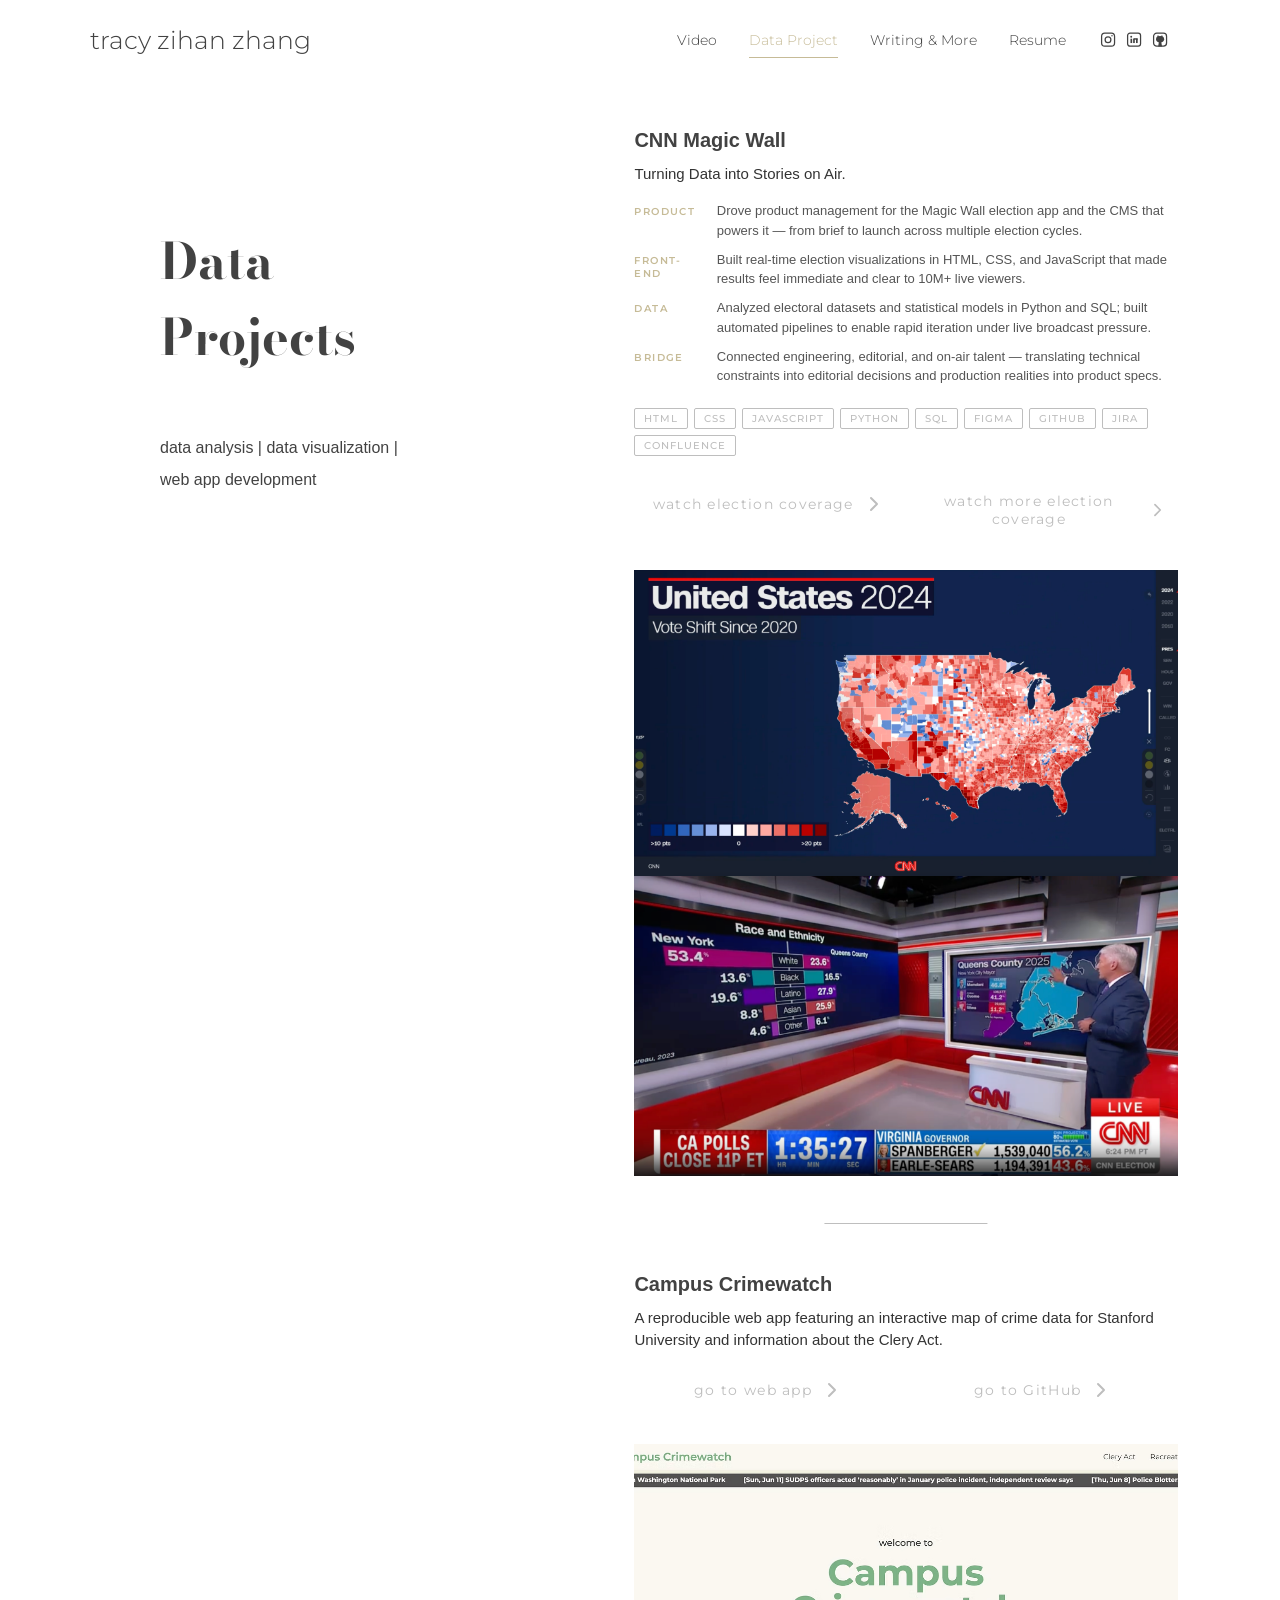
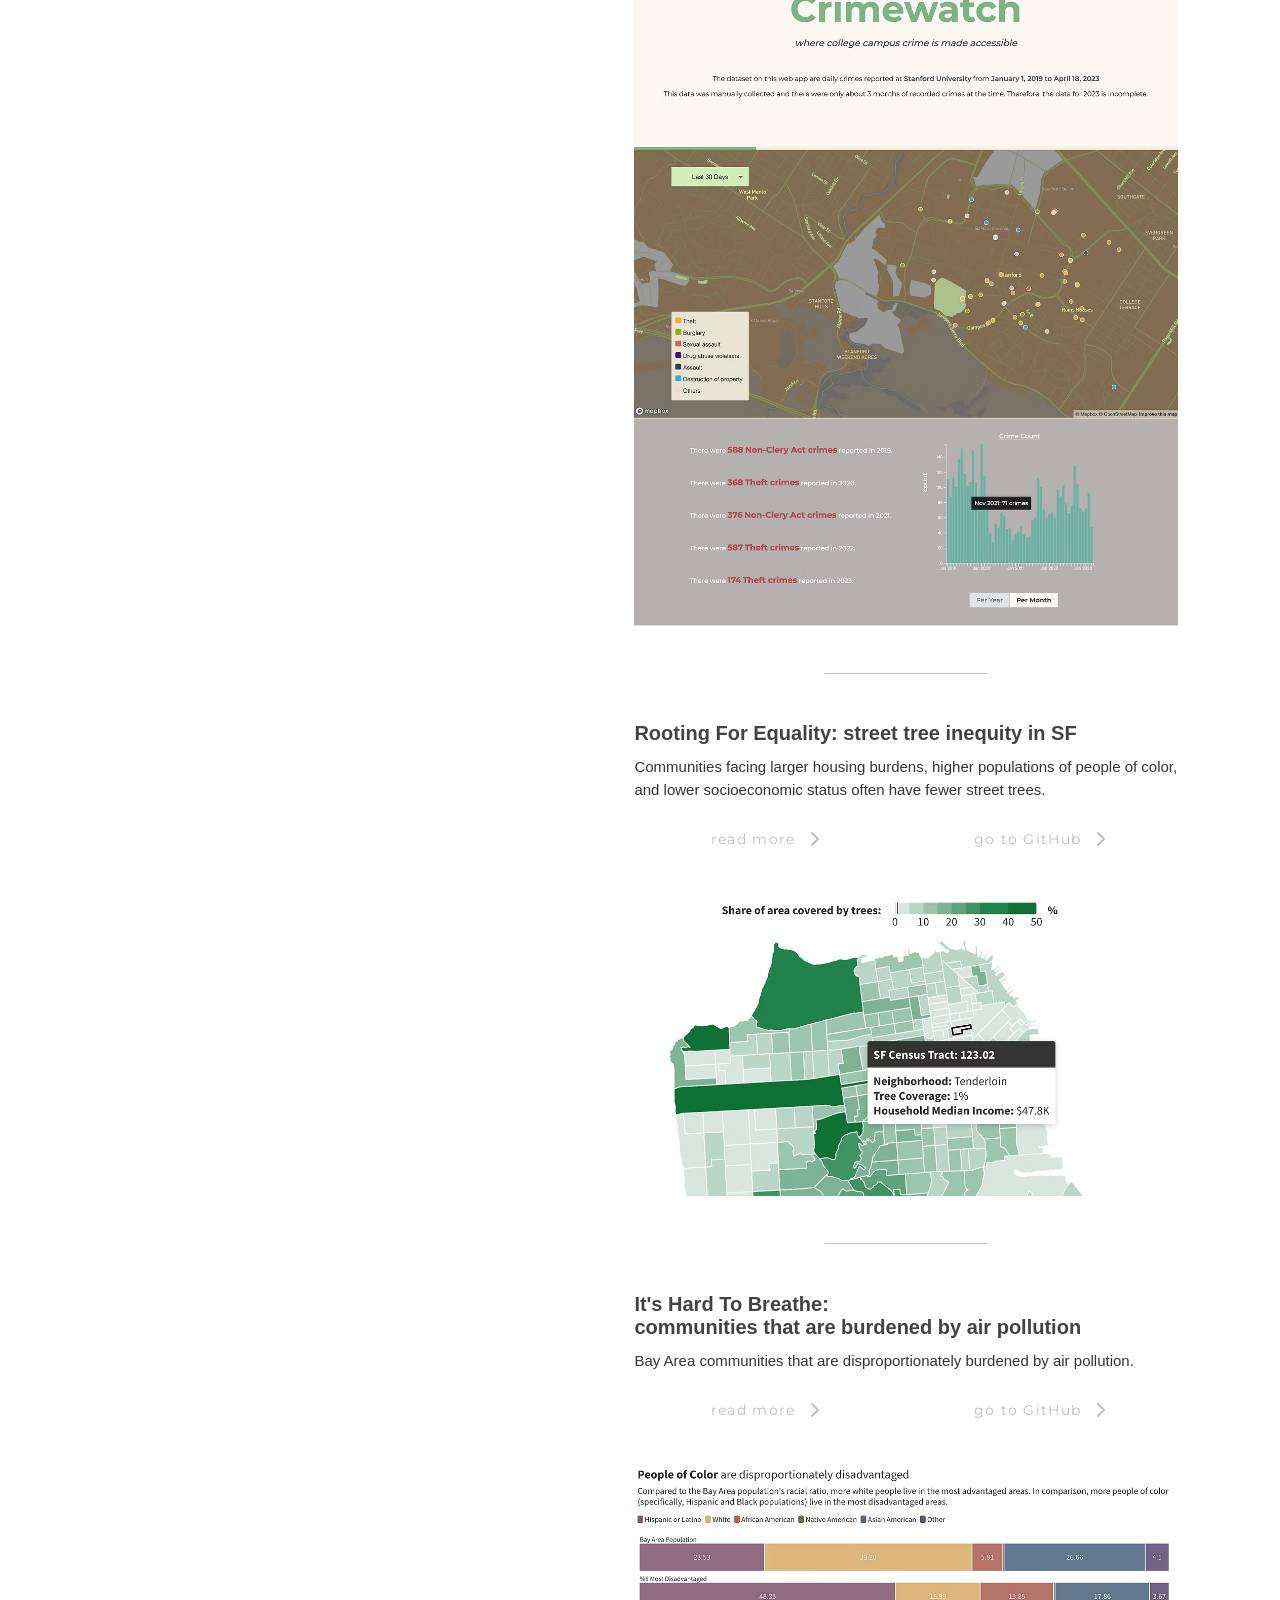
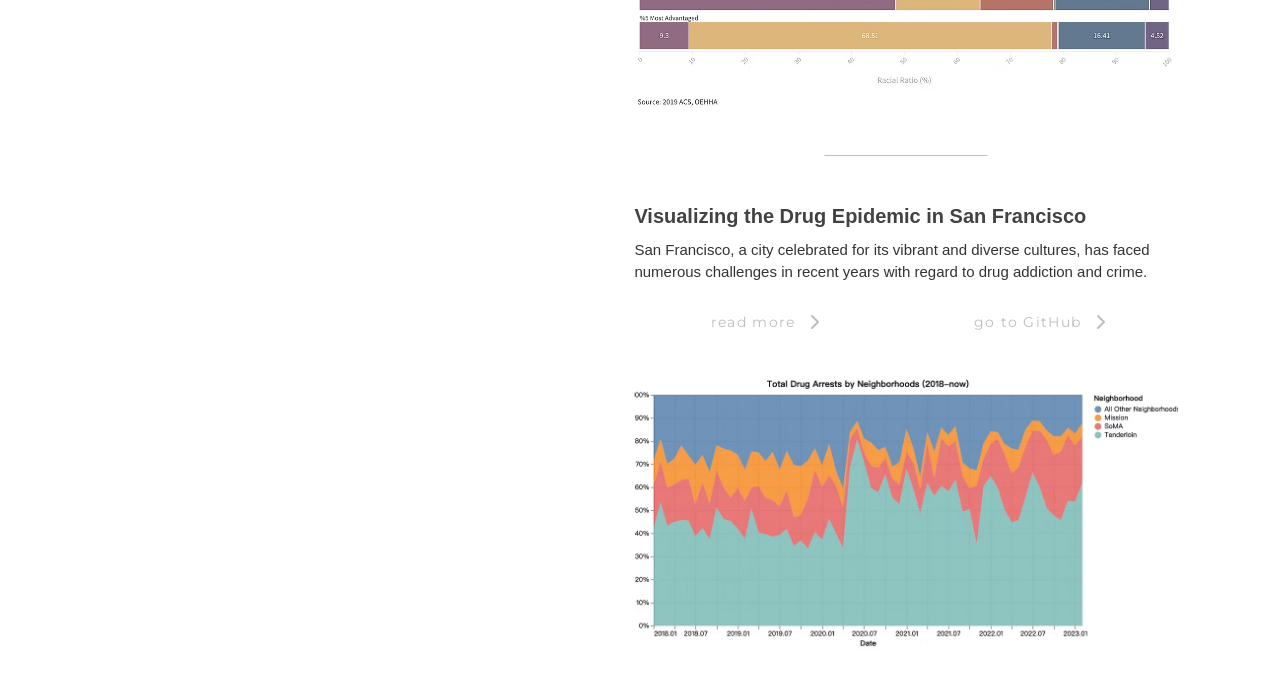
==== docs/data/index.html @ f34ebaf5 "fix url" ====
<!DOCTYPE html>
<html>
  <head>
    <meta name="viewport" content="width=device-width, initial-scale=1.0">
    <link href="../css/data_page.css" rel="stylesheet" type="text/css">
    <link href="../css/mobile.css" rel="stylesheet" type="text/css">
    <link href="https://fonts.googleapis.com/css2?family=Montserrat:wght@200;300;500;600;700&display=swap" rel="stylesheet">
    <link href="https://fonts.googleapis.com/css2?family=Bodoni+Moda:ital,opsz,wght@0,6..96,400..900;1,6..96,400..900&display=swap" rel="stylesheet">
    <title>Tracy Zhang | Data Project</title>  
    <link rel="icon" type="image/png" href="/favicon-96x96.png" sizes="96x96" />
    <link rel="icon" type="image/svg+xml" href="/favicon.svg" />
    <link rel="shortcut icon" href="/favicon.ico" />
    <link rel="apple-touch-icon" sizes="180x180" href="/apple-touch-icon.png" />
    <link rel="manifest" href="/site.webmanifest" />
  </head>


  <body>
    <nav>
      <div class="title"><a href="../">tracy zihan zhang</a></div>
      
      <ul>
        <li><a href="../video/">Video</a></li>
        <li><a class="selected" href="../data/">Data Project</a></li>
        <li><a href="../writing/">Writing & More</a></li>
        <li><a href="../src/pdfs/Tracy_Zhang_Resume.pdf" target="_blank">Resume</a></li>
        <li class="social-icons">
          <a href="https://www.instagram.com/kacha_kachaaa/?__d=11" target="_blank">
            <svg id="instagram" xmlns="http://www.w3.org/2000/svg" viewBox="0 0 500 350" aria-label="Instagram">

                <!-- rounded-square frame (black fill, white stroke) -->
                <rect class="stencil" x="75" y="75" width="270" height="270" rx="65.88" ry="65.88"/>

                <!-- lens circle (black fill, white stroke) -->
                <circle class="stencil" cx="208.5" cy="211.5" r="60"/>

                <!-- tiny viewfinder dot (white fill) -->
                <circle class="dot" cx="291.5" cy="127.5" r="15"/>
            </svg>
          </a>
        </li>

        <li class="social-icons">
          <a href="https://www.linkedin.com/in/tracyzzz/" target="_blank">
              <svg id="linkedin" xmlns="http://www.w3.org/2000/svg" viewBox="0 0 500 350" aria-label="LinkedIn">

                <!-- rounded-square frame -->
                <rect class="stencil" x="75" y="75" width="270" height="270" rx="50" ry="50"/>

                <!-- "i" -->
                <circle class="dot" cx="150" cy="150" r="20"/>
                <rect class="dot" x="135" y="190" width="35" height="90"/>

                <!-- "n" -->
                <rect class="dot" x="190" y="190" width="35" height="90"/>
                <rect class="dot" x="200" y="180" width="85" height="30"/>
                <rect class="dot" x="250" y="190" width="35" height="90"/>

            </svg>
          </a>
        </li>

        <li class="social-icons">
          <a href="https://github.com/tracyzzzz" target="_blank">
              <svg id="github" xmlns="http://www.w3.org/2000/svg" viewBox="0 0 500 350" aria-label="GitHub">

                <!-- rounded-square frame -->
                <rect class="stencil" x="75" y="75" width="270" height="270" rx="65" ry="65"/>

                <!-- head -->
                <ellipse class="dot" cx="210" cy="200" rx="85" ry="65"/>

                <!-- Ears -->
                <polygon class="dot" points="150,162 160,120 200,140"/>
                <polygon class="dot" points="215,140 255,120 265,162"/>

                <!-- Body -->
                <polygon class="dot" points="170,350 200,160 220,160 250,350"/>

            </svg>
          </a>
        </li>

      </ul>
      <button class="hamburger" id="hamburgerBtn" aria-label="Open navigation" aria-expanded="false">
        <span></span><span></span><span></span>
      </button>
    </nav>

    <div class="nav-overlay" id="navOverlay"></div>
    <div class="slide-panel" id="slidePanel">
      <ul>
        <li><a href="../video/">Video</a></li>
        <li><a class="selected" href="../data/">Data Project</a></li>
        <li><a href="../writing/">Writing & More</a></li>
        <li><a href="../src/pdfs/Tracy_Zhang_Resume.pdf" target="_blank">Resume</a></li>
      </ul>
    </div>

    <section id="data-page">
      <div id="title">
        <h1>Data <br> Projects</h1>
        <p>data analysis | data visualization | <br> web app development</p>
      </div>

      <div id="projects">
        <div id="project5" class="project">
          <h2>CNN Magic Wall</h2>
          <p>Turning Data into Stories on Air.</p>

          <div class="role-breakdown">
            <div class="role-item">
              <span class="role-label">Product</span>
              <span class="role-desc">Drove product management for the Magic Wall election app and the CMS that powers it — from brief to launch across multiple election cycles.</span>
            </div>
            <div class="role-item">
              <span class="role-label">Front-End</span>
              <span class="role-desc">Built real-time election visualizations in HTML, CSS, and JavaScript that made results feel immediate and clear to 10M+ live viewers.</span>
            </div>
            <div class="role-item">
              <span class="role-label">Data</span>
              <span class="role-desc">Analyzed electoral datasets and statistical models in Python and SQL; built automated pipelines to enable rapid iteration under live broadcast pressure.</span>
            </div>
            <div class="role-item">
              <span class="role-label">Bridge</span>
              <span class="role-desc">Connected engineering, editorial, and on-air talent — translating technical constraints into editorial decisions and production realities into product specs.</span>
            </div>
          </div>

          <div class="tech-tags">
            <span class="tag">HTML</span>
            <span class="tag">CSS</span>
            <span class="tag">JavaScript</span>
            <span class="tag">Python</span>
            <span class="tag">SQL</span>
            <span class="tag">Figma</span>
            <span class="tag">GitHub</span>
            <span class="tag">Jira</span>
            <span class="tag">Confluence</span>
          </div>

          <div class="buttons">
            <a href="https://www.youtube.com/watch?v=5_DHl4Kp77A" target="_blank">
              <button>
                watch election coverage
                <svg width="12" height="12" viewBox="0 0 24 24" fill="none" xmlns="http://www.w3.org/2000/svg">
                  <path d="M9 18L15 12L9 6" stroke-width="2" stroke-linecap="round" stroke-linejoin="round"/>
                </svg>
              </button>
            </a>
            <a href="https://www.youtube.com/watch?v=3PTnzXozmhc" target="_blank">
              <button>
                watch more election coverage
                <svg width="12" height="12" viewBox="0 0 24 24" fill="none" xmlns="http://www.w3.org/2000/svg">
                  <path d="M9 18L15 12L9 6" stroke-width="2" stroke-linecap="round" stroke-linejoin="round"/>
                </svg>
              </button>
            </a>
          </div>
          <img src="../src/vote shifts.png" alt="CNN Magic Wall vote shifts visualization">
          <img src="../src/datacast.png" alt="CNN Magic Wall datacast visualization">
        </div>


        <div id="project1" class="project">
          <h2>Campus Crimewatch</h2>
          <p>A reproducible web app featuring an interactive map of crime data for Stanford University and information about the Clery Act.</p>
          <div class="buttons">
            <a href="https://campus-crime-watch.github.io/" target="_blank">
              <button>
                go to web app
                <svg width="12" height="12" viewBox="0 0 24 24" fill="none" xmlns="http://www.w3.org/2000/svg">
                  <path d="M9 18L15 12L9 6" stroke-width="2" stroke-linecap="round" stroke-linejoin="round"/>
                </svg>
              </button>
            </a>
            <a href="https://github.com/campus-crime-watch/campus-crime-watch.github.io" target="_blank">
              <button>
                go to GitHub
                <svg width="12" height="12" viewBox="0 0 24 24" fill="none" xmlns="http://www.w3.org/2000/svg">
                  <path d="M9 18L15 12L9 6" stroke-width="2" stroke-linecap="round" stroke-linejoin="round"/>
                </svg>
              </button>
            </a>
          </div>
          <img src="../src/campus_crimewatch.avif" alt="Campus Crimewatch Screenshot">
          <img src="../src/map.avif" alt="Campus Crimewatch Screenshot">
          <img src="../src/d3.avif" alt="Campus Crimewatch Screenshot">
        </div>
        
        <div id="project2" class="project">
          <h2>Rooting For Equality: street tree inequity in SF</h2>
          <p>Communities facing larger housing burdens, higher populations of people of color, and lower socioeconomic status often have fewer street trees.</p>
          <div class="buttons">
            <a href="../trees/" target="_blank">
              <button>
                read more
                <svg width="12" height="12" viewBox="0 0 24 24" fill="none" xmlns="http://www.w3.org/2000/svg">
                  <path d="M9 18L15 12L9 6" stroke-width="2" stroke-linecap="round" stroke-linejoin="round"/>
                </svg>
              </button>
            </a>
            <a href="https://github.com/tracyzzzz/sf_trees_inequity" target="_blank">
              <button>
                go to GitHub
                <svg width="12" height="12" viewBox="0 0 24 24" fill="none" xmlns="http://www.w3.org/2000/svg">
                  <path d="M9 18L15 12L9 6" stroke-width="2" stroke-linecap="round" stroke-linejoin="round"/>
                </svg>
              </button>
            </a>
          </div>
          <img src="../src/trees.avif" alt="Rooting For Equality Screenshot">
        </div>

        <div id="project3" class="project">
          <h2>It's Hard To Breathe: <br>
          communities that are burdened by air pollution</h2>
          <p>Bay Area communities that are disproportionately burdened by air pollution.</p>
          <div class="buttons">
            <a href="https://public.flourish.studio/story/1765355/" target="_blank">
              <button>
                read more
                <svg width="12" height="12" viewBox="0 0 24 24" fill="none" xmlns="http://www.w3.org/2000/svg">
                  <path d="M9 18L15 12L9 6" stroke-width="2" stroke-linecap="round" stroke-linejoin="round"/>
                </svg>
              </button>
            </a>
            <a href="https://github.com/tracyzzzz/air_quality_inequity" target="_blank">
              <button>
                go to GitHub
                <svg width="12" height="12" viewBox="0 0 24 24" fill="none" xmlns="http://www.w3.org/2000/svg">
                  <path d="M9 18L15 12L9 6" stroke-width="2" stroke-linecap="round" stroke-linejoin="round"/>
                </svg>
              </button>
            </a>
          </div>
          <img src="../src/pollution.avif" alt="Air Quality Screenshot">
        </div>

        <div id="project4" class="project">
          <h2>Visualizing the Drug Epidemic in San Francisco</h2>
          <p>San Francisco, a city celebrated for its vibrant and diverse cultures, has faced numerous challenges in recent years with regard to drug addiction and crime.</p>
          <div class="buttons">
            <a href="https://nbviewer.org/github/fishdmy/sfpd-data/blob/main/notebooks/drug_epidemic.ipynb" target="_blank">
              <button>
                read more
                <svg width="12" height="12" viewBox="0 0 24 24" fill="none" xmlns="http://www.w3.org/2000/svg">
                  <path d="M9 18L15 12L9 6" stroke-width="2" stroke-linecap="round" stroke-linejoin="round"/>
                </svg>
              </button>
            </a>
            <a href="https://github.com/fishdmy/sfpd-data" target="_blank">
              <button>
                go to GitHub
                <svg width="12" height="12" viewBox="0 0 24 24" fill="none" xmlns="http://www.w3.org/2000/svg">
                  <path d="M9 18L15 12L9 6" stroke-width="2" stroke-linecap="round" stroke-linejoin="round"/>
                </svg>
              </button>
            </a>
          </div>
          <img src="../src/drugs.avif" alt="Visualizing the Drug Epidemic in San Francisco Screenshot">
        </div>
      </div>

    </section>

    <div class="mobile-social-bar">
      <a href="https://www.instagram.com/kacha_kachaaa/?__d=11" target="_blank">
        <svg xmlns="http://www.w3.org/2000/svg" viewBox="0 0 500 350" aria-label="Instagram">
          <rect class="stencil" x="75" y="75" width="270" height="270" rx="65.88" ry="65.88"/>
          <circle class="stencil" cx="208.5" cy="211.5" r="60"/>
          <circle class="dot" cx="291.5" cy="127.5" r="15"/>
        </svg>
      </a>
      <a href="https://www.linkedin.com/in/tracyzzz/" target="_blank">
        <svg xmlns="http://www.w3.org/2000/svg" viewBox="0 0 500 350" aria-label="LinkedIn">
          <rect class="stencil" x="75" y="75" width="270" height="270" rx="50" ry="50"/>
          <circle class="dot" cx="150" cy="150" r="20"/>
          <rect class="dot" x="135" y="190" width="35" height="90"/>
          <rect class="dot" x="190" y="190" width="35" height="90"/>
          <rect class="dot" x="200" y="180" width="85" height="30"/>
          <rect class="dot" x="250" y="190" width="35" height="90"/>
        </svg>
      </a>
      <a href="https://github.com/tracyzzzz" target="_blank">
        <svg xmlns="http://www.w3.org/2000/svg" viewBox="0 0 500 350" aria-label="GitHub">
          <rect class="stencil" x="75" y="75" width="270" height="270" rx="65" ry="65"/>
          <ellipse class="dot" cx="210" cy="200" rx="85" ry="65"/>
          <polygon class="dot" points="150,162 160,120 200,140"/>
          <polygon class="dot" points="215,140 255,120 265,162"/>
          <polygon class="dot" points="170,350 200,160 220,160 250,350"/>
        </svg>
      </a>
    </div>
  </body>

  <script>
    (function () {
      var btn     = document.getElementById('hamburgerBtn');
      var panel   = document.getElementById('slidePanel');
      var overlay = document.getElementById('navOverlay');
      function open()  { btn.classList.add('open'); panel.classList.add('open'); overlay.classList.add('open'); btn.setAttribute('aria-expanded','true'); }
      function close() { btn.classList.remove('open'); panel.classList.remove('open'); overlay.classList.remove('open'); btn.setAttribute('aria-expanded','false'); }
      btn.addEventListener('click', function () { panel.classList.contains('open') ? close() : open(); });
      overlay.addEventListener('click', close);
      document.addEventListener('keydown', function (e) { if (e.key === 'Escape') close(); });
    })();
  </script>

  <script>
    (function () {
      var projects = document.querySelectorAll('.project');

      if ('IntersectionObserver' in window) {
        var observer = new IntersectionObserver(function (entries) {
          entries.forEach(function (entry) {
            if (entry.isIntersecting) {
              entry.target.classList.add('visible');
              observer.unobserve(entry.target);
            }
          });
        }, { threshold: 0.08 });

        projects.forEach(function (el) { observer.observe(el); });
      } else {
        projects.forEach(function (el) { el.classList.add('visible'); });
      }
    })();
  </script>
</html>
---- docs/css/data_page.css ----
body {
    margin: 0; 
    padding: 0;
    background-color: #ffffff;
    text-align: center;
    min-width: 960px; 
  }

  nav {
    font-family: 'Montserrat', sans-serif;
    overflow: hidden;
    display: flex;
    justify-content: space-between;
    align-items: center;
    padding: 0px 20px;
    margin: 0;
    box-sizing: border-box;
    width: 100%;
    min-width: 960px; 
    position:fixed;
    top:0;
    z-index: 5;
    height: 80px; /* Add explicit height for the nav */
    background-color: #ffffff; /* Add background to prevent content showing through */
  }

  nav .title {
      color: #424242;
      font-size: 25px;
      margin-left: 70px;
      font-weight: 300;
      display: flex;
      align-items: left;
    }

  nav .title a {
      text-decoration: None;
      color:#424242;
    }
    
  nav ul {
      list-style-type: none;
      margin-right: 100px;
      padding: 0;
      display: flex;
      align-items: center;
    }
    
  nav li {
      margin-right: 0px;
      padding: 0px 0px;
      vertical-align: middle;
    }

  nav li a {
      display:block;
      color: #424242;
      text-align: center;
      padding: 33px 16px;
      font-size: 14px;
      text-decoration: none;
      font-weight: 300;
      transition: color 0.3s ease;
      position: relative;
    }
    
  nav li a:hover {
      color: #C6BB97;
    }

  nav li .selected,
  nav li .selected:hover {
    color: #C6BB97;
  }

  svg { width: 24px; height: 24px; color: #424242; transition: color 0.3s ease;} 

  svg:hover { width: 24px; height: 24px; color: #C6BB97; } 



.social-icons {
  margin-left: 0px; /* Reduce this value to bring them closer */
  margin-right: -30px; /* Add this to control spacing */
}

/* draw as white strokes on black fill */
.social-icons .stencil {
    fill:#ffffff;                 /* inside is black to blend with dark bg */
    stroke:currentColor;       /* line color = white from svg { color } */
    stroke-width:26;           /* adjust thickness to taste */
    stroke-linecap:round;
    stroke-linejoin:round;
    shape-rendering:geometricPrecision;
}
.social-icons .dot {
    fill:currentColor;         
    stroke:none;
}
  
  #data-page {
    display: flex;
    height: 100vh;
    text-align: center;
    position:relative;    
    font-family: 'Avenir',sans-serif;
    min-width: 1450px; 
  }


  #data-page #title {
    flex: 1; /* 50% of the page */
    padding: 2rem; 
    display: flex;
    flex-direction: column;
    color: #424242;
    margin-top: 6%;
    font-size: 20px;
    position: fixed;
    top: 50px;
    width: 50%;
  }

  #data-page #title h1 {
    font-family: "Bodoni Moda", serif;
    font-size: 50px;
    margin-left: 20%;
    margin-top: 10%;
    text-align: left;
  }

  #data-page #title p {
    font-family: 'Avenir Light', sans-serif;
    font-size: 16px;
    margin-left: 20%;
    text-align: left;
    font-weight: 300;
    line-height: 2;
  }

  #data-page #projects {
    flex: 1; /* 50% of the page */
    display: flex;
    flex-direction: column;
    justify-content: flex-start;
    align-items: center;
    margin-left: 25%;
    margin-top: 80px;
    padding: 2rem 0;
  }

  .project {
    margin-bottom: 3rem;
    text-align: left;
    max-width: 50%;
    position: relative;
    opacity: 0;
    transform: translateY(24px);
    transition: opacity 0.7s ease, transform 0.7s ease;
  }

  .project.visible {
    opacity: 1;
    transform: translateY(0);
  }

  .project:not(:last-child)::after {
  content: '';
  position: absolute;
  bottom: -1rem; /* Half of margin-bottom to center the line */
  left: 50%;
  transform: translateX(-50%);
  width: 30%; 
  height: 1px;
  background-color: #BEBEBE;
}

  .project h2 {
    font-size: 24px;
    color: #424242;
    margin-bottom: 1rem;
    font-family: 'Avenir', sans-serif;
    font-weight: 600;
    font-size: 20px;
  }

  .project p {
    font-size: 15px;
    color: #333;
    font-family: 'Avenir Light', sans-serif;
    margin-bottom: 1rem;
    margin-top: -5px;
    line-height: 1.5;
  }

  .role-breakdown {
    display: flex;
    flex-direction: column;
    gap: 0.6rem;
    margin-bottom: 1.4rem;
  }

  .role-item {
    display: flex;
    gap: 0.9rem;
    align-items: baseline;
  }

  .role-label {
    font-family: 'Montserrat', sans-serif;
    font-size: 10px;
    font-weight: 600;
    letter-spacing: 1.4px;
    text-transform: uppercase;
    color: #C6BB97;
    min-width: 68px;
    padding-top: 2px;
  }

  .role-desc {
    font-family: 'Avenir Light', sans-serif;
    font-size: 13px;
    color: #555;
    line-height: 1.5;
  }

  .tech-tags {
    display: flex;
    flex-wrap: wrap;
    gap: 6px;
    margin-bottom: 1.6rem;
  }

  .tag {
    font-family: 'Montserrat', sans-serif;
    font-size: 10px;
    font-weight: 500;
    letter-spacing: 1px;
    text-transform: uppercase;
    color: #BEBEBE;
    border: 1px solid #BEBEBE;
    padding: 3px 9px;
    border-radius: 2px;
  }

  .buttons {
    display: flex;
    margin-bottom: 2rem;
    gap:5px;
    width: 100%; 
  } 

  .buttons a {
    flex: 1;
    text-decoration: none;
  }


  .buttons button {
    width: 100%;
    flex: 1; 
    padding: 10px 10px;
    background-color: transparent;
    color: #BEBEBE;
    font-family: 'Montserrat', sans-serif;
    letter-spacing: 1.3px;
    border: none;
    cursor: pointer;
    font-size: 14px;
    transition: background-color 0.3s ease;
    display: flex;
    align-items: center;
    justify-content: center;
    gap: 8px;
  }

  .buttons button svg {
    stroke: #BEBEBE; 
    transition: stroke 0.3s ease; 
}

  .buttons button:hover {
    background-color: #C6BB97;
    color: #ffffff;
  }

  .buttons button:hover svg {
  stroke: #ffffff; 
}

  .project img{
    max-width: 100%;
    height: auto; 
    object-fit: cover;
    margin-bottom: 0; 
    display: block;
    transition: transform 0.5s ease;
  }

  .project img:hover {
    transform: scale(1.02);
  }

  .project img:last-of-type {
    margin-bottom: 2rem;
    display: block;
}

/* ── Nav underline slide ─────────────────────────── */
nav li a::after {
  content: '';
  position: absolute;
  bottom: 24px;
  left: 16px;
  right: 16px;
  height: 1px;
  background-color: #C6BB97;
  transform: scaleX(0);
  transform-origin: left;
  transition: transform 0.3s ease;
}

nav li a:hover::after,
nav li .selected::after {
  transform: scaleX(1);
}

nav .social-icons a::after {
  display: none;
}

/* ── Mobile ──────────────────────────────────────── */
@media (max-width: 767px) {

  body { min-width: 0; }

  /* Collapse fixed two-column layout */
  #data-page {
    flex-direction: column;
    height: auto;
    min-width: 0;
    min-height: 100vh;
  }

  /* Hide the fixed left title panel */
  #data-page #title {
    display: none;
  }

  /* Projects: full width, single column */
  #data-page #projects {
    margin-left: 0;
    margin-top: 0;
    padding: 80px 1.5rem 6rem;
    width: 100%;
    box-sizing: border-box;
    align-items: flex-start;
  }

  .project {
    max-width: 100%;
    width: 100%;
  }

  /* Mobile social bar */
  .mobile-social-bar {
    background-color: #ffffff;
  }
  .mobile-social-bar svg { color: #424242; }
  .mobile-social-bar .stencil {
    fill: #ffffff;
    stroke: currentColor;
    stroke-width: 26;
    stroke-linecap: round;
    stroke-linejoin: round;
    shape-rendering: geometricPrecision;
  }
  .mobile-social-bar .dot { fill: currentColor; stroke: none; }
  .hamburger { color: #424242; }
}

/* ── Accessibility ───────────────────────────────── */
@media (prefers-reduced-motion: reduce) {
  .project {
    opacity: 1;
    transform: none;
    transition: none;
  }
}
---- docs/css/mobile.css ----
/* ────────────────────────────────────────────────
   Shared mobile components
   Hamburger · Slide panel · Bottom social bar
   ──────────────────────────────────────────────── */

/* ── Hamburger button (hidden on desktop) ────── */
.hamburger {
  display: none;
  flex-direction: column;
  justify-content: center;
  gap: 5px;
  background: none;
  border: none;
  cursor: pointer;
  padding: 8px;
  flex-shrink: 0;
}

.hamburger span {
  display: block;
  width: 22px;
  height: 1.5px;
  background-color: currentColor;
  transition: transform 0.3s ease, opacity 0.2s ease;
  transform-origin: center;
}

.hamburger.open span:nth-child(1) {
  transform: translateY(6.5px) rotate(45deg);
}
.hamburger.open span:nth-child(2) {
  opacity: 0;
  transform: scaleX(0);
}
.hamburger.open span:nth-child(3) {
  transform: translateY(-6.5px) rotate(-45deg);
}

/* ── Nav overlay (darkens page behind panel) ── */
.nav-overlay {
  position: fixed;
  inset: 0;
  background: rgba(0, 0, 0, 0.45);
  z-index: 20;
  opacity: 0;
  pointer-events: none;
  transition: opacity 0.35s ease;
}

.nav-overlay.open {
  opacity: 1;
  pointer-events: all;
}

/* ── Slide panel ──────────────────────────────── */
.slide-panel {
  position: fixed;
  top: 0;
  left: 0;
  width: 72vw;
  max-width: 280px;
  height: 100%;
  background-color: #141212;
  z-index: 30;
  transform: translateX(-100%);
  transition: transform 0.4s cubic-bezier(0.25, 0.46, 0.45, 0.94);
  display: flex;
  flex-direction: column;
  justify-content: center;
  padding: 0 36px 60px;
  box-sizing: border-box;
}

.slide-panel.open {
  transform: translateX(0);
}

.slide-panel ul {
  list-style: none;
  padding: 0;
  margin: 0;
}

.slide-panel ul li a {
  display: block;
  font-family: 'Montserrat', sans-serif;
  font-size: 11px;
  font-weight: 400;
  letter-spacing: 2px;
  text-transform: uppercase;
  color: #EFECE2;
  text-decoration: none;
  padding: 20px 0;
  border-bottom: 1px solid rgba(239, 236, 226, 0.12);
  transition: color 0.3s ease;
}

.slide-panel ul li:first-child a {
  border-top: 1px solid rgba(239, 236, 226, 0.12);
}

.slide-panel ul li a:hover {
  color: #C6BB97;
}

/* ── Mobile social bar (hidden on desktop) ──── */
.mobile-social-bar {
  display: none;
}

/* ── Mobile breakpoint ────────────────────────── */
@media (max-width: 767px) {

  /* Kill horizontal overflow site-wide */
  html, body {
    overflow-x: hidden;
    max-width: 100vw;
  }

  /* Show hamburger, hide all nav list items */
  .hamburger {
    display: flex;
  }

  nav li {
    display: none;
  }

  nav ul {
    margin-right: 0;
  }

  nav {
    min-width: 0;
    width: 100%;
    height: 60px;
    padding: 0 20px;
    box-sizing: border-box;
  }

  nav .title {
    margin-left: 0;
    font-size: 18px;
  }

  /* Bottom social bar */
  .mobile-social-bar {
    display: flex;
    justify-content: center;
    align-items: center;
    gap: 0px;
    padding: 12px 0 16px;
    position: fixed;
    bottom: 0;
    left: 0;
    right: 0;
    z-index: 6;
  }

  .mobile-social-bar a {
    display: flex;
    align-items: center;
    justify-content: center;
  }

  .mobile-social-bar svg {
    width: 32px;
    height: 32px;
  }
}
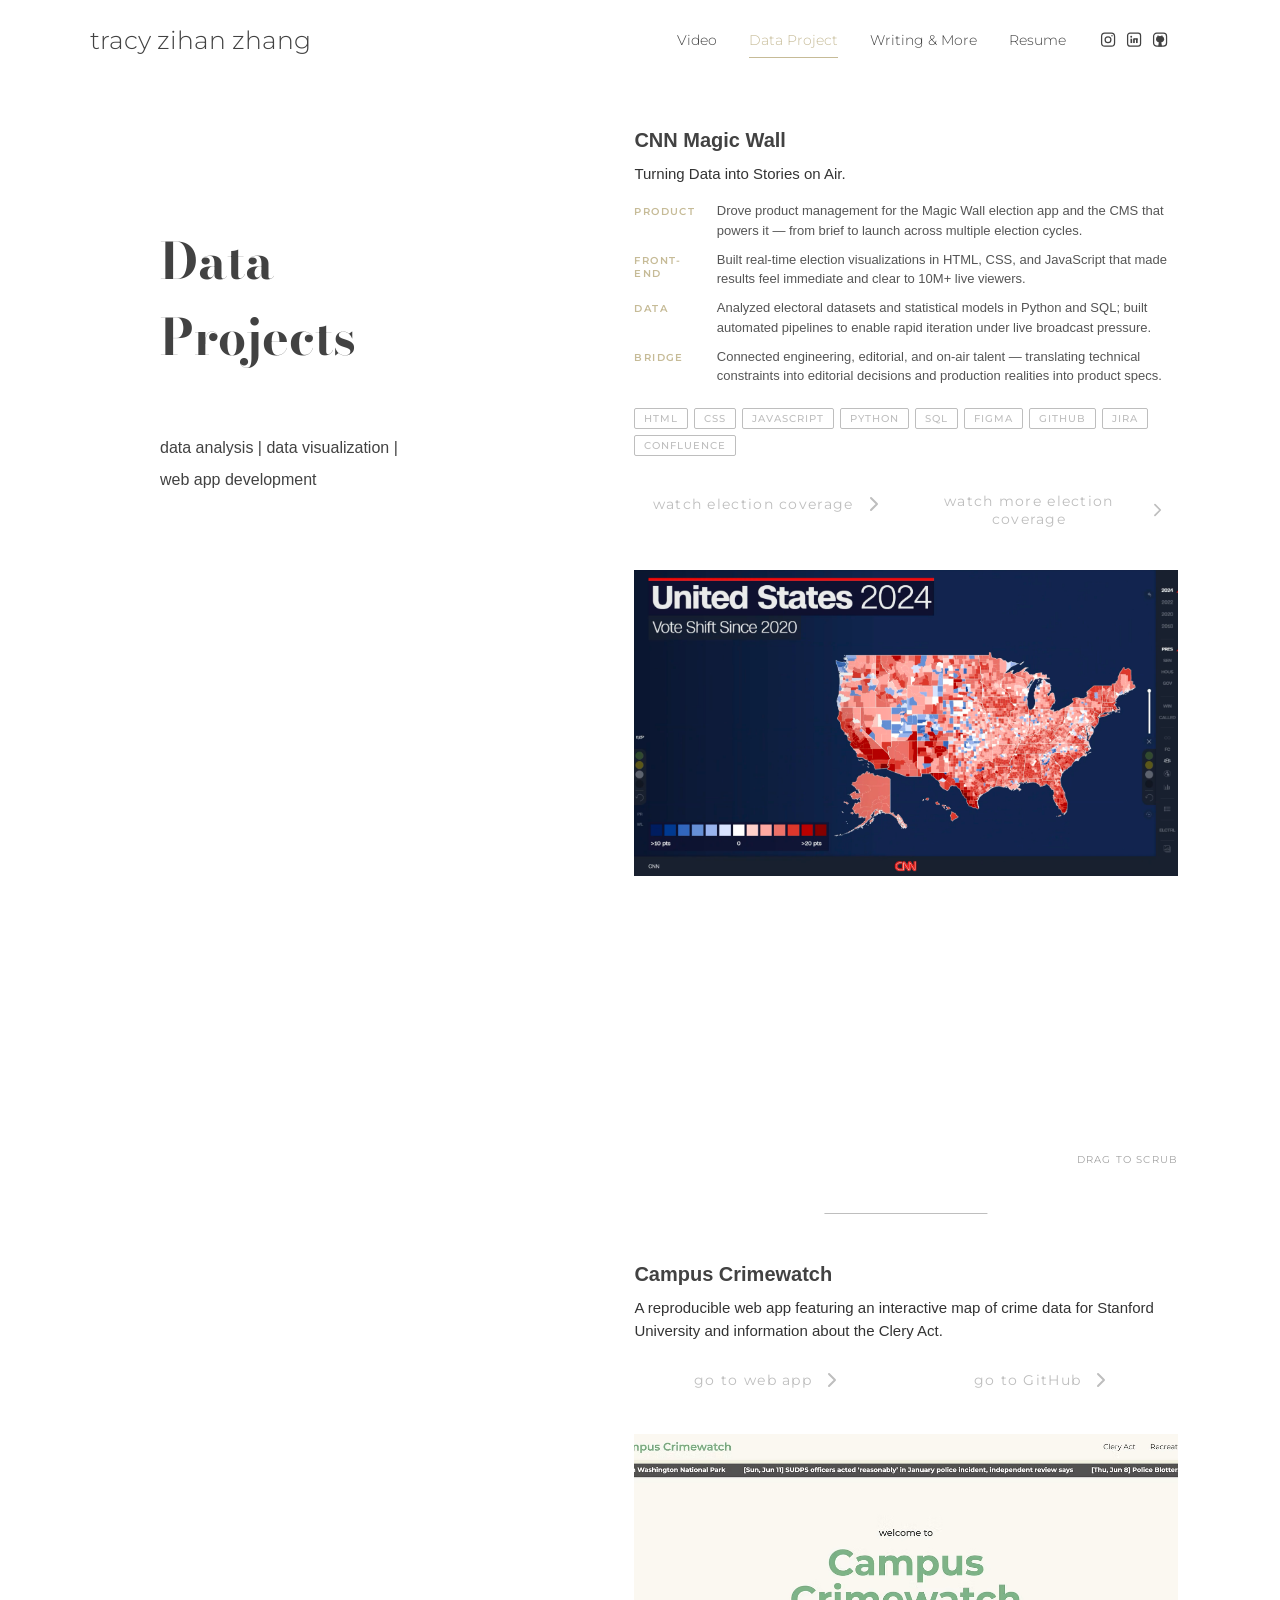
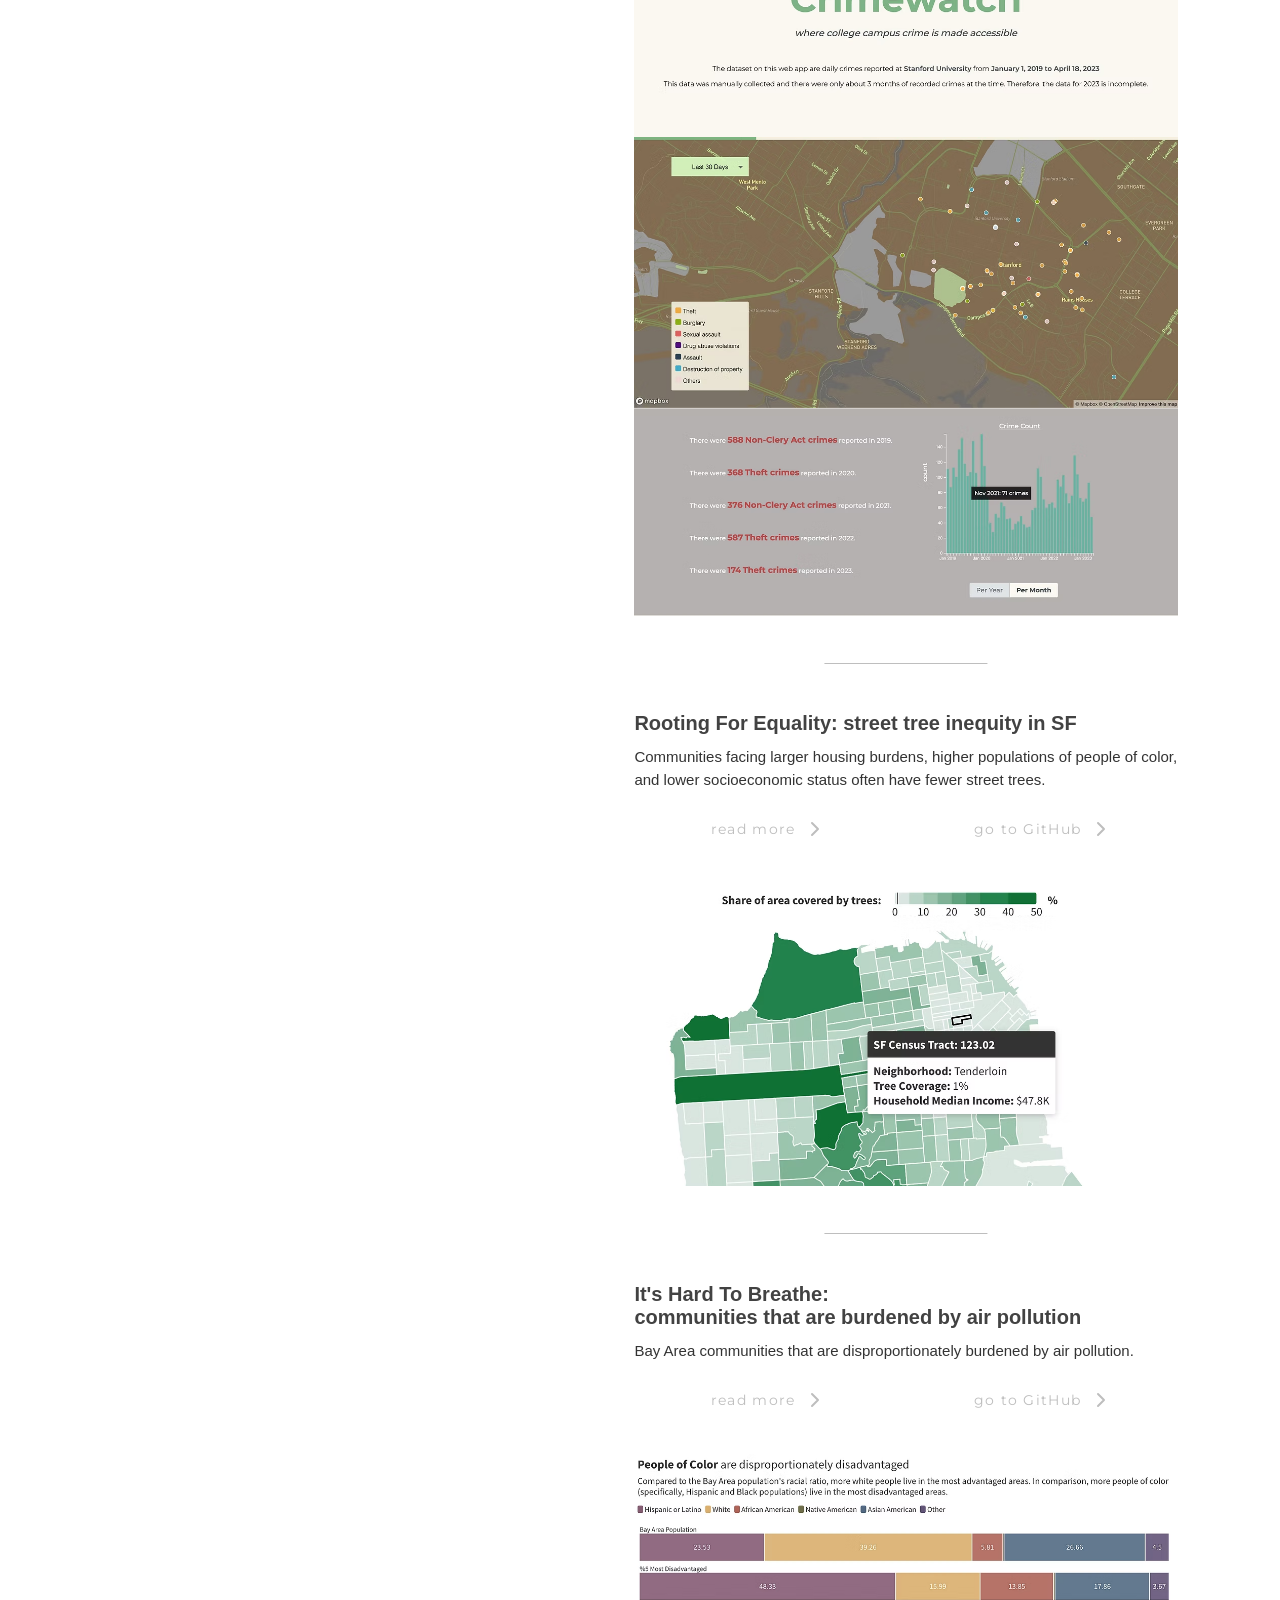
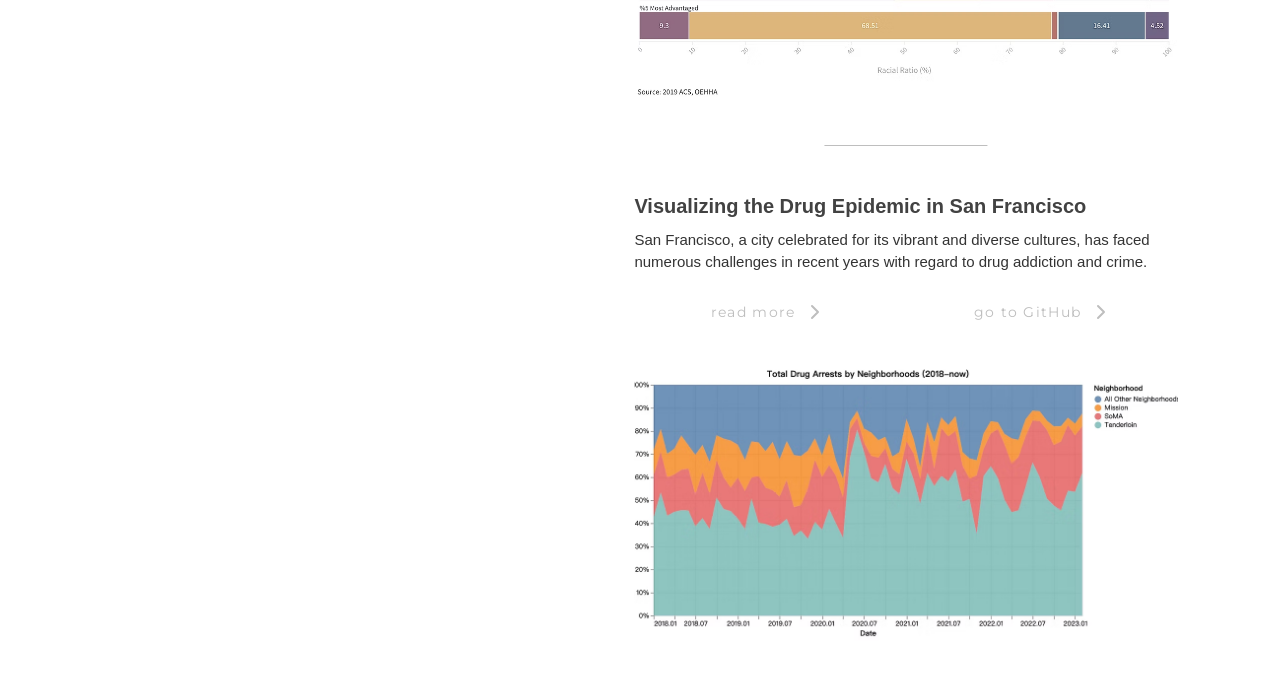
==== commit 9751bda4: "scrubber update" ====
--- a/docs/data/index.html
+++ b/docs/data/index.html
@@ -158,7 +158,13 @@
             </a>
           </div>
           <img src="../src/vote shifts.png" alt="CNN Magic Wall vote shifts visualization">
-          <img src="../src/datacast.png" alt="CNN Magic Wall datacast visualization">
+          <div class="video-scrub">
+            <video muted playsinline preload="auto">
+              <source src="../src/vids/clip1.mp4" type="video/mp4">
+            </video>
+            <div class="scrub-line"></div>
+          </div>
+          <div class="scrub-hint">drag to scrub</div>
         </div>
 
 
@@ -309,6 +315,24 @@
 
   <script>
     (function () {
+      document.querySelectorAll('.video-scrub').forEach(function (container) {
+        var video = container.querySelector('video');
+        var line  = container.querySelector('.scrub-line');
+
+        container.addEventListener('mousemove', function (e) {
+          var rect = container.getBoundingClientRect();
+          var x = Math.max(0, Math.min(1, (e.clientX - rect.left) / rect.width));
+          line.style.left = (e.clientX - rect.left) + 'px';
+          if (video.duration) {
+            video.currentTime = x * video.duration;
+          }
+        });
+      });
+    })();
+  </script>
+
+  <script>
+    (function () {
       var projects = document.querySelectorAll('.project');
 
       if ('IntersectionObserver' in window) {
--- a/docs/css/data_page.css
+++ b/docs/css/data_page.css
@@ -288,23 +288,63 @@
   stroke: #ffffff; 
 }
 
-  .project img{
+  .project img {
     max-width: 100%;
-    height: auto; 
+    height: auto;
     object-fit: cover;
-    margin-bottom: 0; 
+    margin-bottom: 0;
     display: block;
-    transition: transform 0.5s ease;
-  }
-
-  .project img:hover {
-    transform: scale(1.02);
-  }
-
-  .project img:last-of-type {
+  }
+
+  .project img:last-child {
     margin-bottom: 2rem;
     display: block;
-}
+  }
+
+/* ── Video scrubber ─────────────────────────────── */
+  .video-scrub {
+    position: relative;
+    max-width: 100%;
+    display: block;
+    overflow: hidden;
+    cursor: crosshair;
+    margin-bottom: 0;
+  }
+
+  .video-scrub video {
+    width: 100%;
+    height: auto;
+    display: block;
+  }
+
+  .scrub-line {
+    position: absolute;
+    top: 0;
+    left: 0;
+    width: 1.5px;
+    height: 100%;
+    background: rgba(239, 236, 226, 0.75);
+    pointer-events: none;
+    opacity: 0;
+    transition: opacity 0.15s ease;
+    box-shadow: 0 0 6px rgba(239, 236, 226, 0.4);
+  }
+
+  .video-scrub:hover .scrub-line {
+    opacity: 1;
+  }
+
+  .scrub-hint {
+    display: block;
+    text-align: right;
+    font-family: 'Montserrat', sans-serif;
+    font-size: 10px;
+    letter-spacing: 1.2px;
+    text-transform: uppercase;
+    color: rgba(100, 100, 100, 0.6);
+    margin-bottom: 2rem;
+    padding-top: 6px;
+  }
 
 /* ── Nav underline slide ─────────────────────────── */
 nav li a::after {
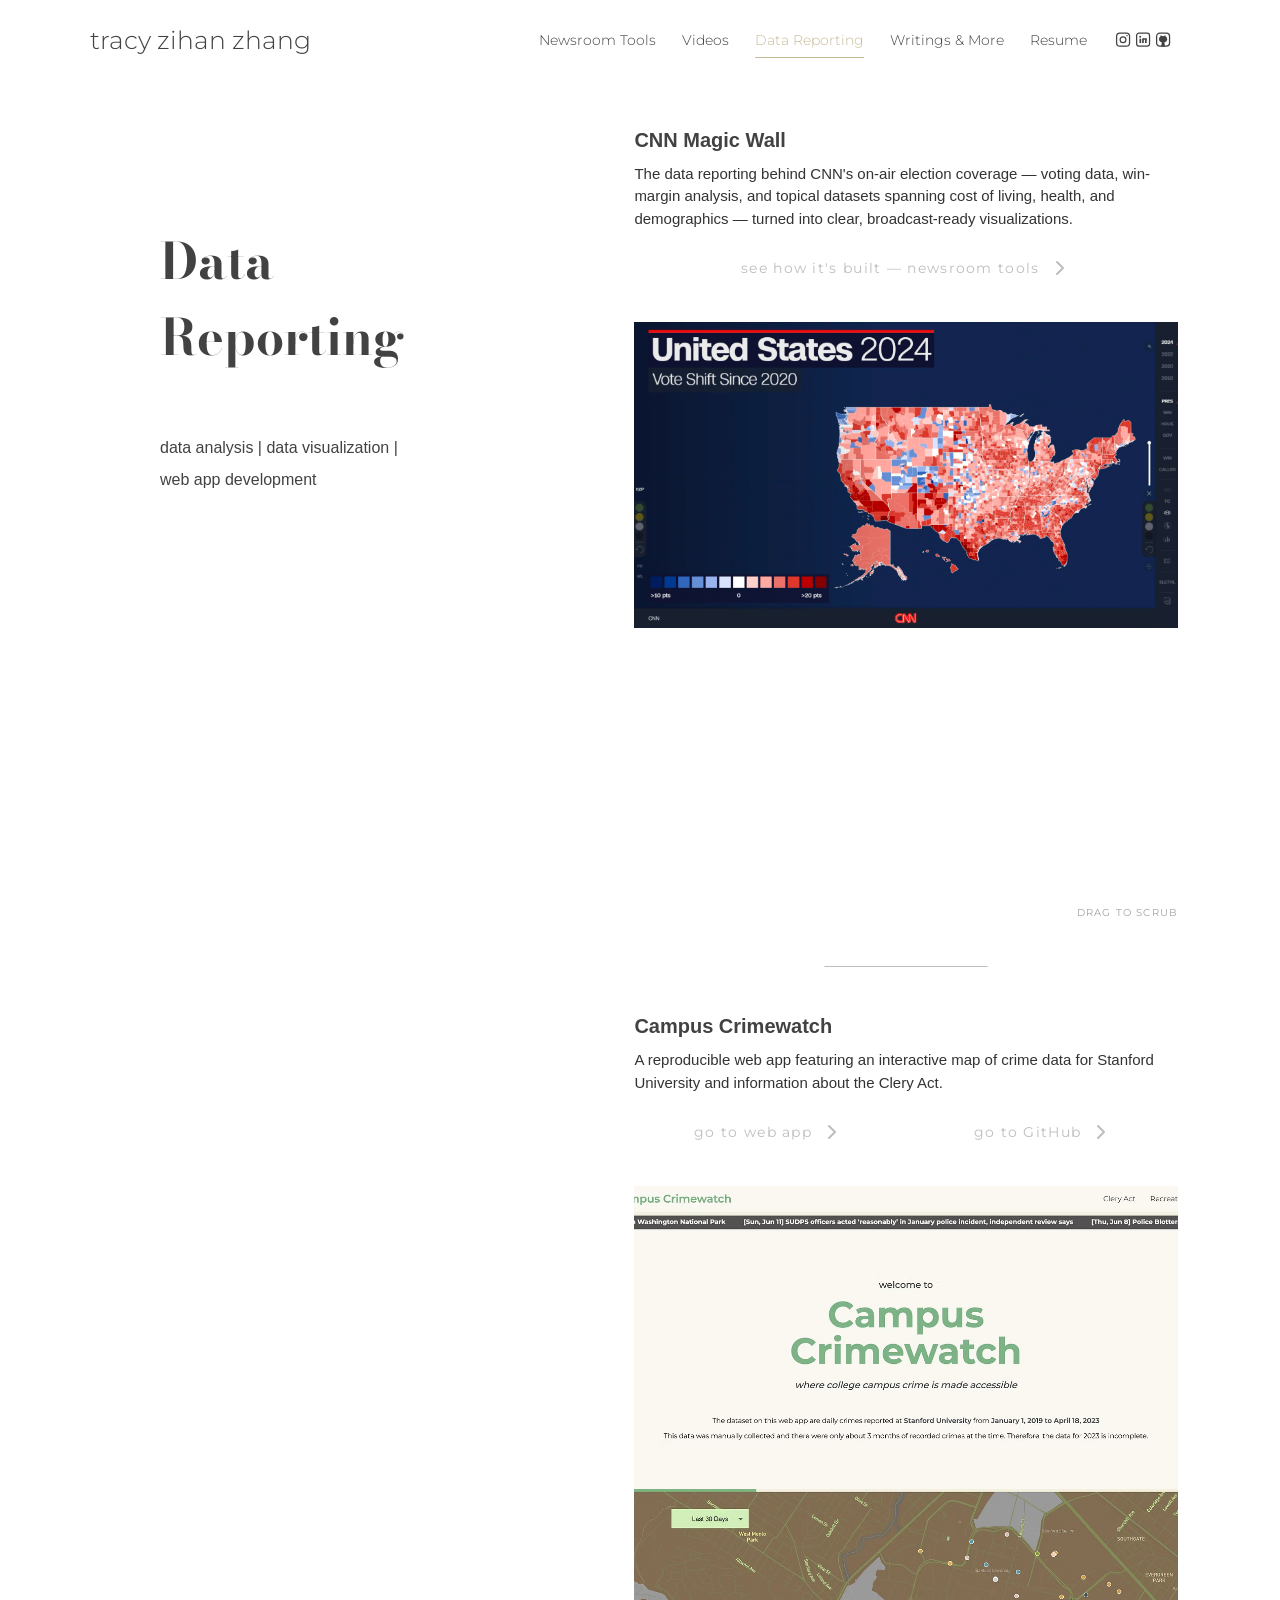
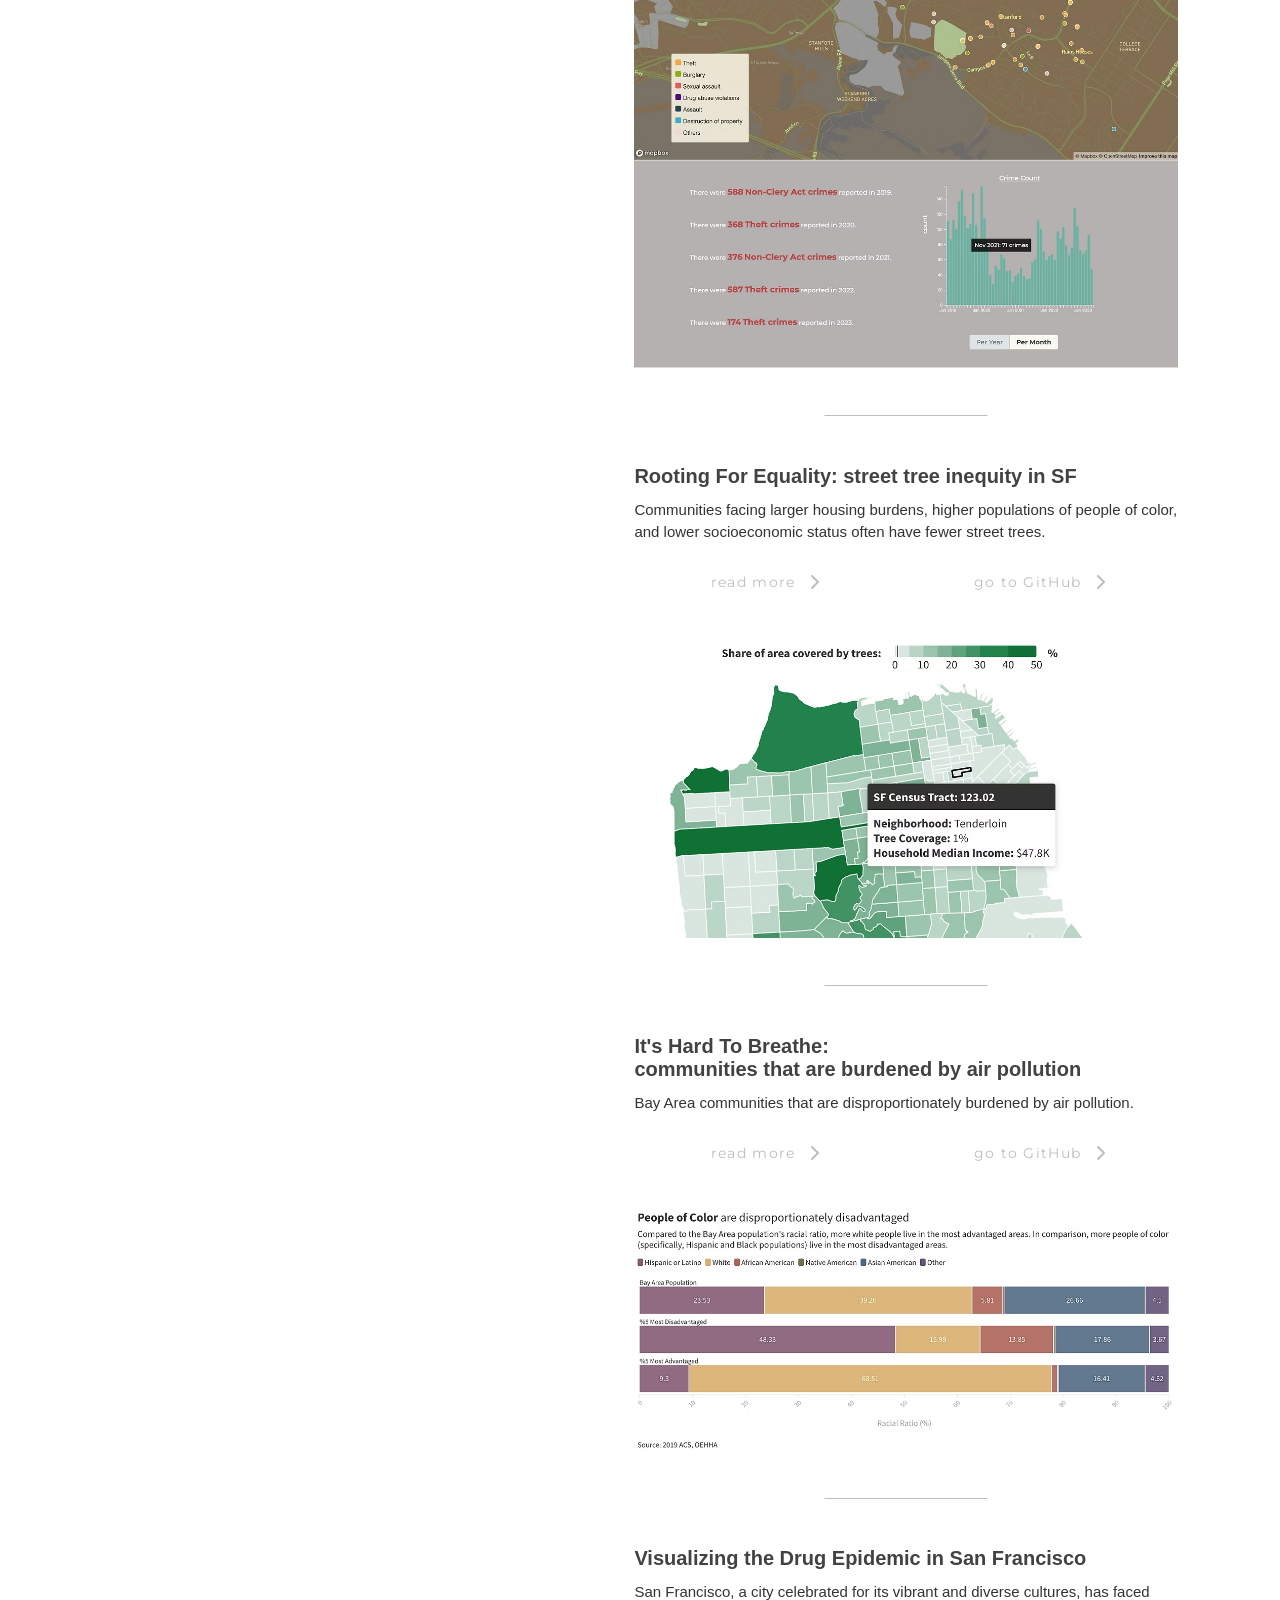
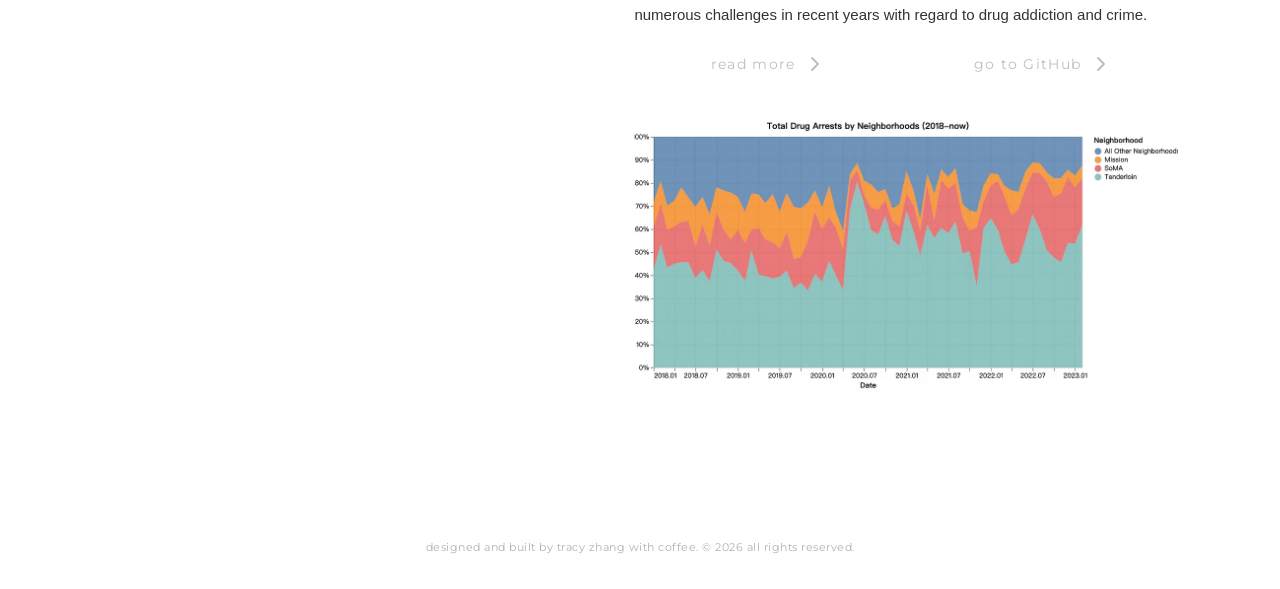
==== commit 27c207f0: "newsroom tools page" ====
--- a/docs/data/index.html
+++ b/docs/data/index.html
@@ -6,7 +6,7 @@
     <link href="../css/mobile.css" rel="stylesheet" type="text/css">
     <link href="https://fonts.googleapis.com/css2?family=Montserrat:wght@200;300;500;600;700&display=swap" rel="stylesheet">
     <link href="https://fonts.googleapis.com/css2?family=Bodoni+Moda:ital,opsz,wght@0,6..96,400..900;1,6..96,400..900&display=swap" rel="stylesheet">
-    <title>Tracy Zhang | Data Project</title>  
+    <title>Tracy Zhang | Data Reporting</title>  
     <link rel="icon" type="image/png" href="/favicon-96x96.png" sizes="96x96" />
     <link rel="icon" type="image/svg+xml" href="/favicon.svg" />
     <link rel="shortcut icon" href="/favicon.ico" />
@@ -20,9 +20,10 @@
       <div class="title"><a href="../">tracy zihan zhang</a></div>
       
       <ul>
-        <li><a href="../video/">Video</a></li>
-        <li><a class="selected" href="../data/">Data Project</a></li>
-        <li><a href="../writing/">Writing & More</a></li>
+        <li><a href="../newsroom-tools/">Newsroom Tools</a></li>
+        <li><a href="../video/">Videos</a></li>
+        <li><a class="selected" href="../data/">Data Reporting</a></li>
+        <li><a href="../writing/">Writings & More</a></li>
         <li><a href="../src/pdfs/Tracy_Zhang_Resume.pdf" target="_blank">Resume</a></li>
         <li class="social-icons">
           <a href="https://www.instagram.com/kacha_kachaaa/?__d=11" target="_blank">
@@ -90,67 +91,31 @@
     <div class="nav-overlay" id="navOverlay"></div>
     <div class="slide-panel" id="slidePanel">
       <ul>
-        <li><a href="../video/">Video</a></li>
-        <li><a class="selected" href="../data/">Data Project</a></li>
-        <li><a href="../writing/">Writing & More</a></li>
+        <li><a href="../newsroom-tools/">Newsroom Tools</a></li>
+        <li><a href="../video/">Videos</a></li>
+        <li><a class="selected" href="../data/">Data Reporting</a></li>
+        <li><a href="../writing/">Writings & More</a></li>
         <li><a href="../src/pdfs/Tracy_Zhang_Resume.pdf" target="_blank">Resume</a></li>
       </ul>
     </div>
 
     <section id="data-page">
       <div id="title">
-        <h1>Data <br> Projects</h1>
+        <h1>Data <br> Reporting</h1>
         <p>data analysis | data visualization | <br> web app development</p>
       </div>
 
       <div id="projects">
         <div id="project5" class="project">
           <h2>CNN Magic Wall</h2>
-          <p>Turning Data into Stories on Air.</p>
-
-          <div class="role-breakdown">
-            <div class="role-item">
-              <span class="role-label">Product</span>
-              <span class="role-desc">Drove product management for the Magic Wall election app and the CMS that powers it — from brief to launch across multiple election cycles.</span>
-            </div>
-            <div class="role-item">
-              <span class="role-label">Front-End</span>
-              <span class="role-desc">Built real-time election visualizations in HTML, CSS, and JavaScript that made results feel immediate and clear to 10M+ live viewers.</span>
-            </div>
-            <div class="role-item">
-              <span class="role-label">Data</span>
-              <span class="role-desc">Analyzed electoral datasets and statistical models in Python and SQL; built automated pipelines to enable rapid iteration under live broadcast pressure.</span>
-            </div>
-            <div class="role-item">
-              <span class="role-label">Bridge</span>
-              <span class="role-desc">Connected engineering, editorial, and on-air talent — translating technical constraints into editorial decisions and production realities into product specs.</span>
-            </div>
-          </div>
-
-          <div class="tech-tags">
-            <span class="tag">HTML</span>
-            <span class="tag">CSS</span>
-            <span class="tag">JavaScript</span>
-            <span class="tag">Python</span>
-            <span class="tag">SQL</span>
-            <span class="tag">Figma</span>
-            <span class="tag">GitHub</span>
-            <span class="tag">Jira</span>
-            <span class="tag">Confluence</span>
-          </div>
-
-          <div class="buttons">
-            <a href="https://www.youtube.com/watch?v=5_DHl4Kp77A" target="_blank">
-              <button>
-                watch election coverage
-                <svg width="12" height="12" viewBox="0 0 24 24" fill="none" xmlns="http://www.w3.org/2000/svg">
-                  <path d="M9 18L15 12L9 6" stroke-width="2" stroke-linecap="round" stroke-linejoin="round"/>
-                </svg>
-              </button>
-            </a>
-            <a href="https://www.youtube.com/watch?v=3PTnzXozmhc" target="_blank">
-              <button>
-                watch more election coverage
+          <p>The data reporting behind CNN's on-air election coverage — voting data, win-margin
+            analysis, and topical datasets spanning cost of living, health, and demographics —
+            turned into clear, broadcast-ready visualizations.</p>
+
+          <div class="buttons">
+            <a href="../newsroom-tools/">
+              <button>
+                see how it's built — newsroom tools
                 <svg width="12" height="12" viewBox="0 0 24 24" fill="none" xmlns="http://www.w3.org/2000/svg">
                   <path d="M9 18L15 12L9 6" stroke-width="2" stroke-linecap="round" stroke-linejoin="round"/>
                 </svg>
@@ -298,6 +263,9 @@
         </svg>
       </a>
     </div>
+    <footer>
+      <p>designed and built by tracy zhang with coffee. &copy; 2026 all rights reserved.</p>
+    </footer>
   </body>
 
   <script>
--- a/docs/css/data_page.css
+++ b/docs/css/data_page.css
@@ -56,7 +56,7 @@
       display:block;
       color: #424242;
       text-align: center;
-      padding: 33px 16px;
+      padding: 33px 13px;
       font-size: 14px;
       text-decoration: none;
       font-weight: 300;
@@ -100,7 +100,7 @@
   
   #data-page {
     display: flex;
-    height: 100vh;
+    min-height: 100vh;
     text-align: center;
     position:relative;    
     font-family: 'Avenir',sans-serif;
@@ -351,8 +351,8 @@
   content: '';
   position: absolute;
   bottom: 24px;
-  left: 16px;
-  right: 16px;
+  left: 13px;
+  right: 13px;
   height: 1px;
   background-color: #C6BB97;
   transform: scaleX(0);
@@ -369,10 +369,22 @@
   display: none;
 }
 
+/* ── Footer ──────────────────────────────────────── */
+footer {
+  text-align: center;
+  padding: 1.5rem;
+  font-family: 'Montserrat', sans-serif;
+  font-size: 11px;
+  letter-spacing: 0.5px;
+  color: #B0B0B0;
+}
+
 /* ── Mobile ──────────────────────────────────────── */
 @media (max-width: 767px) {
 
   body { min-width: 0; }
+
+  footer { margin-bottom: 56px; } /* clear fixed social bar */
 
   /* Collapse fixed two-column layout */
   #data-page {
